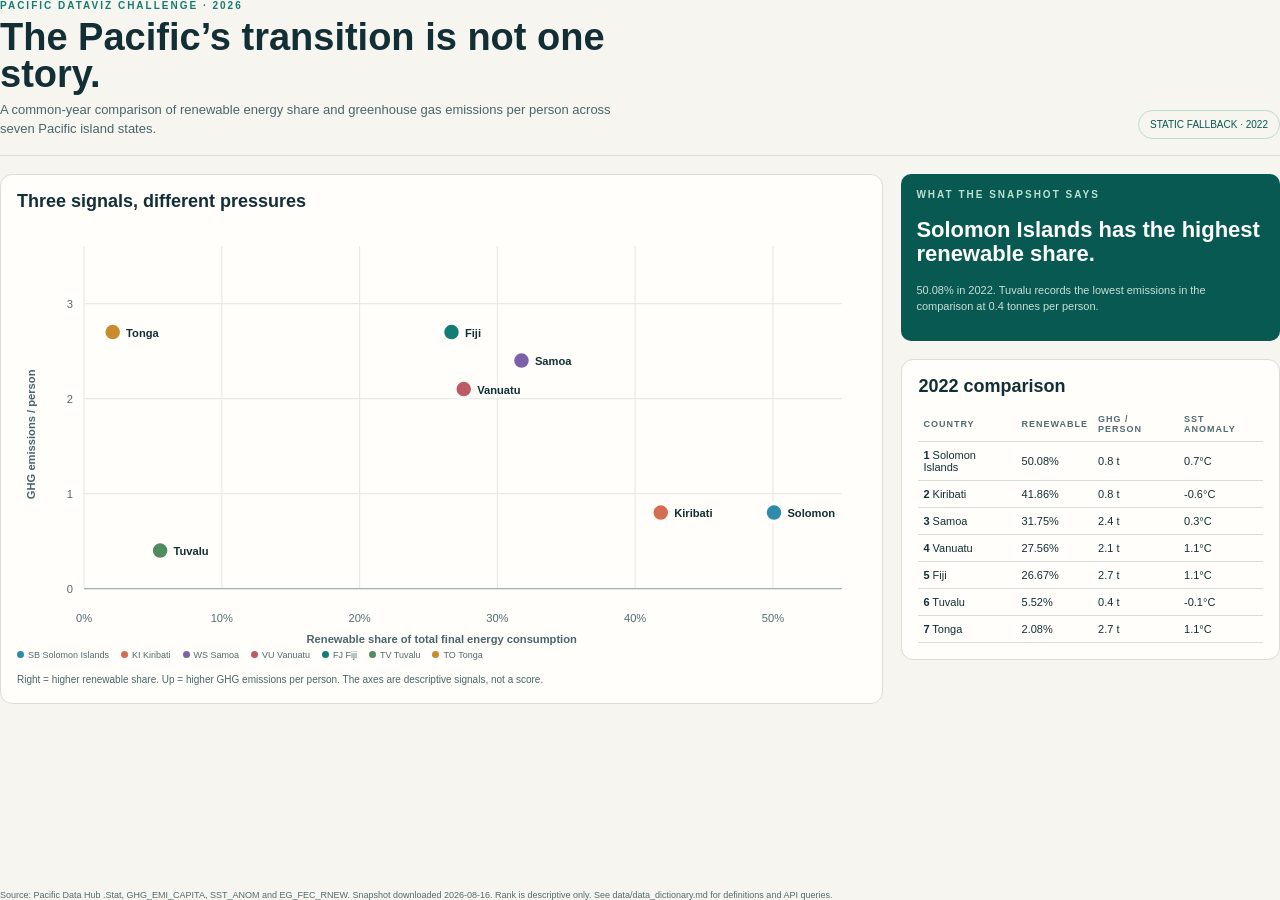
==== submission/fallback.html @ 87bb4f70 "Publish Pacific Dataviz Challenge 2026" ====
<!doctype html>
<html lang="en"><head><meta charset="utf-8"><title>Two speeds of transition — static fallback</title>
<style>
@page { size: A4 landscape; margin: 16mm; }
* { box-sizing: border-box; } body { margin: 0; color: #122f35; background: #f7f5ef; font-family: Arial, sans-serif; }
.top { display: flex; justify-content: space-between; gap: 30px; align-items: end; border-bottom: 1px solid #d7dfd8; padding-bottom: 16px; }
.eyebrow { color: #147c73; font-size: 10px; font-weight: bold; letter-spacing: 2px; text-transform: uppercase; }
h1 { max-width: 690px; margin: 8px 0 8px; font-size: 38px; line-height: .98; } p { color: #48666b; line-height: 1.45; } .lede { max-width: 620px; margin: 0; font-size: 13px; }
.badge { padding: 8px 11px; border: 1px solid #bddbd0; border-radius: 20px; color: #075951; font-size: 10px; white-space: nowrap; }
.grid { display: grid; grid-template-columns: 1.4fr .6fr; gap: 18px; margin-top: 18px; } .card { padding: 16px; border: 1px solid #d7dfd8; border-radius: 12px; background: #fffefa; }
.card h2 { margin: 0 0 10px; font-size: 18px; } .chart { min-height: 315px; } svg { display: block; width: 100%; height: auto; } .axis { fill: #526b6f; font-size: 10px; } .axis-title { fill: #48666b; font-size: 10px; font-weight: bold; } .label { fill: #122f35; font-size: 10px; font-weight: bold; }
.callout { padding: 15px; border-radius: 10px; background: #075951; color: white; } .callout .eyebrow { color: #bde1d1; } .callout h2 { color: white; font-size: 22px; line-height: 1.05; } .callout p { color: #c9dfd7; font-size: 11px; }
table { width: 100%; border-collapse: collapse; font-size: 11px; } th, td { padding: 7px 5px; border-bottom: 1px solid #d7dfd8; text-align: left; } thead th { color: #526b6f; font-size: 9px; text-transform: uppercase; letter-spacing: 1px; } tbody th { font-weight: normal; } .sr-only { position: absolute; width: 1px; height: 1px; padding: 0; margin: -1px; overflow: hidden; clip: rect(0, 0, 0, 0); white-space: nowrap; border: 0; } .note { margin: 11px 0 0; font-size: 10px; } .footer { position: fixed; right: 0; bottom: 0; left: 0; color: #526b6f; font-size: 9px; }
.legend { display: flex; flex-wrap: wrap; gap: 4px 12px; margin: 2px 0 0; color: #526b6f; font-size: 9px; } .legend span { white-space: nowrap; } .legend i { display: inline-block; width: 7px; height: 7px; margin-right: 4px; border-radius: 50%; }
</style></head><body>
<header class="top"><div><div class="eyebrow">Pacific Dataviz Challenge · 2026</div><h1>The Pacific’s transition is not one story.</h1><p class="lede">A common-year comparison of renewable energy share and greenhouse gas emissions per person across seven Pacific island states.</p></div><div class="badge">STATIC FALLBACK · 2022</div></header>
<main class="grid"><section class="card"><h2>Three signals, different pressures</h2><div class="chart"><svg viewBox="0 0 760 380" role="img" aria-label="2022 comparison of renewable share and greenhouse gas emissions per person"><line x1="60.0" y1="22" x2="60.0" y2="328" stroke="#e5eae4"/><text x="60.0" y="358" text-anchor="middle" class="axis">0%</text><line x1="183.27272727272728" y1="22" x2="183.27272727272728" y2="328" stroke="#e5eae4"/><text x="183.27272727272728" y="358" text-anchor="middle" class="axis">10%</text><line x1="306.54545454545456" y1="22" x2="306.54545454545456" y2="328" stroke="#e5eae4"/><text x="306.54545454545456" y="358" text-anchor="middle" class="axis">20%</text><line x1="429.8181818181818" y1="22" x2="429.8181818181818" y2="328" stroke="#e5eae4"/><text x="429.8181818181818" y="358" text-anchor="middle" class="axis">30%</text><line x1="553.0909090909091" y1="22" x2="553.0909090909091" y2="328" stroke="#e5eae4"/><text x="553.0909090909091" y="358" text-anchor="middle" class="axis">40%</text><line x1="676.3636363636364" y1="22" x2="676.3636363636364" y2="328" stroke="#e5eae4"/><text x="676.3636363636364" y="358" text-anchor="middle" class="axis">50%</text><line x1="60" y1="328.0" x2="738" y2="328.0" stroke="#e5eae4"/><text x="50" y="332.0" text-anchor="end" class="axis">0</text><line x1="60" y1="243.0" x2="738" y2="243.0" stroke="#e5eae4"/><text x="50" y="247.0" text-anchor="end" class="axis">1</text><line x1="60" y1="158.0" x2="738" y2="158.0" stroke="#e5eae4"/><text x="50" y="162.0" text-anchor="end" class="axis">2</text><line x1="60" y1="73.00000000000003" x2="738" y2="73.00000000000003" stroke="#e5eae4"/><text x="50" y="77.00000000000003" text-anchor="end" class="axis">3</text><line x1="60" y1="328" x2="738" y2="328" stroke="#9eb2ae"/><text x="380.0" y="377" text-anchor="middle" class="axis-title">Renewable share of total final energy consumption</text><text x="16" y="190.0" transform="rotate(-90 16 190.0)" text-anchor="middle" class="axis-title">GHG emissions / person</text><circle cx="677.3498181818181" cy="260.0" r="8" fill="#2d8caa" stroke="#fffefa" stroke-width="3"/><text x="689.3498181818181" y="264.0" class="label">Solomon</text><circle cx="576.0196363636363" cy="260.0" r="8" fill="#d66c52" stroke="#fffefa" stroke-width="3"/><text x="588.0196363636363" y="264.0" class="label">Kiribati</text><circle cx="451.3909090909091" cy="124.0" r="8" fill="#7c61a8" stroke="#fffefa" stroke-width="3"/><text x="463.3909090909091" y="128.0" class="label">Samoa</text><circle cx="399.73963636363635" cy="149.5" r="8" fill="#bd5b65" stroke="#fffefa" stroke-width="3"/><text x="411.73963636363635" y="153.5" class="label">Vanuatu</text><circle cx="388.7683636363637" cy="98.5" r="8" fill="#147c73" stroke="#fffefa" stroke-width="3"/><text x="400.7683636363637" y="102.5" class="label">Fiji</text><circle cx="128.04654545454542" cy="294.0" r="8" fill="#4f8d61" stroke="#fffefa" stroke-width="3"/><text x="140.04654545454542" y="298.0" class="label">Tuvalu</text><circle cx="85.64072727272728" cy="98.5" r="8" fill="#c88c2f" stroke="#fffefa" stroke-width="3"/><text x="97.64072727272728" y="102.5" class="label">Tonga</text></svg></div><p class="legend" aria-label="Country key"><span><i style="background:#2d8caa"></i>SB Solomon Islands</span><span><i style="background:#d66c52"></i>KI Kiribati</span><span><i style="background:#7c61a8"></i>WS Samoa</span><span><i style="background:#bd5b65"></i>VU Vanuatu</span><span><i style="background:#147c73"></i>FJ Fiji</span><span><i style="background:#4f8d61"></i>TV Tuvalu</span><span><i style="background:#c88c2f"></i>TO Tonga</span></p><p class="note">Right = higher renewable share. Up = higher GHG emissions per person. The axes are descriptive signals, not a score.</p></section>
<aside><section class="callout"><div class="eyebrow">What the snapshot says</div><h2>Solomon Islands has the highest renewable share.</h2><p>50.08% in 2022. Tuvalu records the lowest emissions in the comparison at 0.4 tonnes per person.</p></section><section class="card" style="margin-top:18px"><h2>2022 comparison</h2><table><caption class="sr-only">2022 renewable energy, greenhouse gas emissions and sea-surface-temperature comparison by country</caption><thead><tr><th scope="col">Country</th><th scope="col">Renewable</th><th scope="col">GHG / person</th><th scope="col">SST anomaly</th></tr></thead><tbody><tr><th scope="row"><strong>1</strong> Solomon Islands</th><td>50.08%</td><td>0.8 t</td><td>0.7°C</td></tr><tr><th scope="row"><strong>2</strong> Kiribati</th><td>41.86%</td><td>0.8 t</td><td>-0.6°C</td></tr><tr><th scope="row"><strong>3</strong> Samoa</th><td>31.75%</td><td>2.4 t</td><td>0.3°C</td></tr><tr><th scope="row"><strong>4</strong> Vanuatu</th><td>27.56%</td><td>2.1 t</td><td>1.1°C</td></tr><tr><th scope="row"><strong>5</strong> Fiji</th><td>26.67%</td><td>2.7 t</td><td>1.1°C</td></tr><tr><th scope="row"><strong>6</strong> Tuvalu</th><td>5.52%</td><td>0.4 t</td><td>-0.1°C</td></tr><tr><th scope="row"><strong>7</strong> Tonga</th><td>2.08%</td><td>2.7 t</td><td>1.1°C</td></tr></tbody></table></section></aside></main>
<footer class="footer">Source: Pacific Data Hub .Stat, GHG_EMI_CAPITA, SST_ANOM and EG_FEC_RNEW. Snapshot downloaded 2026-08-16. Rank is descriptive only. See data/data_dictionary.md for definitions and API queries.</footer>
</body></html>
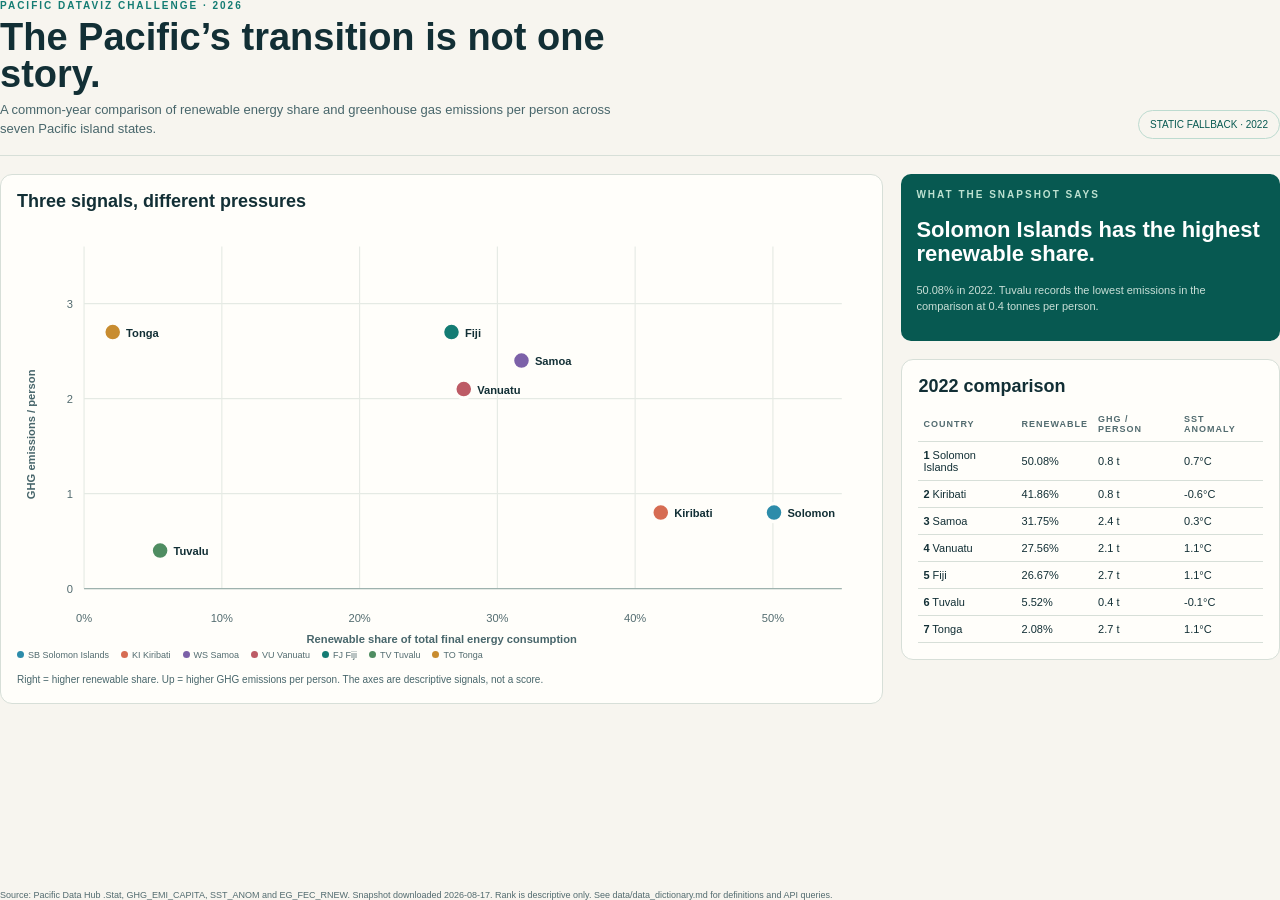
==== commit d2f865eb: "Refresh official data snapshot" ====
--- a/submission/fallback.html
+++ b/submission/fallback.html
@@ -16,5 +16,5 @@
 <header class="top"><div><div class="eyebrow">Pacific Dataviz Challenge · 2026</div><h1>The Pacific’s transition is not one story.</h1><p class="lede">A common-year comparison of renewable energy share and greenhouse gas emissions per person across seven Pacific island states.</p></div><div class="badge">STATIC FALLBACK · 2022</div></header>
 <main class="grid"><section class="card"><h2>Three signals, different pressures</h2><div class="chart"><svg viewBox="0 0 760 380" role="img" aria-label="2022 comparison of renewable share and greenhouse gas emissions per person"><line x1="60.0" y1="22" x2="60.0" y2="328" stroke="#e5eae4"/><text x="60.0" y="358" text-anchor="middle" class="axis">0%</text><line x1="183.27272727272728" y1="22" x2="183.27272727272728" y2="328" stroke="#e5eae4"/><text x="183.27272727272728" y="358" text-anchor="middle" class="axis">10%</text><line x1="306.54545454545456" y1="22" x2="306.54545454545456" y2="328" stroke="#e5eae4"/><text x="306.54545454545456" y="358" text-anchor="middle" class="axis">20%</text><line x1="429.8181818181818" y1="22" x2="429.8181818181818" y2="328" stroke="#e5eae4"/><text x="429.8181818181818" y="358" text-anchor="middle" class="axis">30%</text><line x1="553.0909090909091" y1="22" x2="553.0909090909091" y2="328" stroke="#e5eae4"/><text x="553.0909090909091" y="358" text-anchor="middle" class="axis">40%</text><line x1="676.3636363636364" y1="22" x2="676.3636363636364" y2="328" stroke="#e5eae4"/><text x="676.3636363636364" y="358" text-anchor="middle" class="axis">50%</text><line x1="60" y1="328.0" x2="738" y2="328.0" stroke="#e5eae4"/><text x="50" y="332.0" text-anchor="end" class="axis">0</text><line x1="60" y1="243.0" x2="738" y2="243.0" stroke="#e5eae4"/><text x="50" y="247.0" text-anchor="end" class="axis">1</text><line x1="60" y1="158.0" x2="738" y2="158.0" stroke="#e5eae4"/><text x="50" y="162.0" text-anchor="end" class="axis">2</text><line x1="60" y1="73.00000000000003" x2="738" y2="73.00000000000003" stroke="#e5eae4"/><text x="50" y="77.00000000000003" text-anchor="end" class="axis">3</text><line x1="60" y1="328" x2="738" y2="328" stroke="#9eb2ae"/><text x="380.0" y="377" text-anchor="middle" class="axis-title">Renewable share of total final energy consumption</text><text x="16" y="190.0" transform="rotate(-90 16 190.0)" text-anchor="middle" class="axis-title">GHG emissions / person</text><circle cx="677.3498181818181" cy="260.0" r="8" fill="#2d8caa" stroke="#fffefa" stroke-width="3"/><text x="689.3498181818181" y="264.0" class="label">Solomon</text><circle cx="576.0196363636363" cy="260.0" r="8" fill="#d66c52" stroke="#fffefa" stroke-width="3"/><text x="588.0196363636363" y="264.0" class="label">Kiribati</text><circle cx="451.3909090909091" cy="124.0" r="8" fill="#7c61a8" stroke="#fffefa" stroke-width="3"/><text x="463.3909090909091" y="128.0" class="label">Samoa</text><circle cx="399.73963636363635" cy="149.5" r="8" fill="#bd5b65" stroke="#fffefa" stroke-width="3"/><text x="411.73963636363635" y="153.5" class="label">Vanuatu</text><circle cx="388.7683636363637" cy="98.5" r="8" fill="#147c73" stroke="#fffefa" stroke-width="3"/><text x="400.7683636363637" y="102.5" class="label">Fiji</text><circle cx="128.04654545454542" cy="294.0" r="8" fill="#4f8d61" stroke="#fffefa" stroke-width="3"/><text x="140.04654545454542" y="298.0" class="label">Tuvalu</text><circle cx="85.64072727272728" cy="98.5" r="8" fill="#c88c2f" stroke="#fffefa" stroke-width="3"/><text x="97.64072727272728" y="102.5" class="label">Tonga</text></svg></div><p class="legend" aria-label="Country key"><span><i style="background:#2d8caa"></i>SB Solomon Islands</span><span><i style="background:#d66c52"></i>KI Kiribati</span><span><i style="background:#7c61a8"></i>WS Samoa</span><span><i style="background:#bd5b65"></i>VU Vanuatu</span><span><i style="background:#147c73"></i>FJ Fiji</span><span><i style="background:#4f8d61"></i>TV Tuvalu</span><span><i style="background:#c88c2f"></i>TO Tonga</span></p><p class="note">Right = higher renewable share. Up = higher GHG emissions per person. The axes are descriptive signals, not a score.</p></section>
 <aside><section class="callout"><div class="eyebrow">What the snapshot says</div><h2>Solomon Islands has the highest renewable share.</h2><p>50.08% in 2022. Tuvalu records the lowest emissions in the comparison at 0.4 tonnes per person.</p></section><section class="card" style="margin-top:18px"><h2>2022 comparison</h2><table><caption class="sr-only">2022 renewable energy, greenhouse gas emissions and sea-surface-temperature comparison by country</caption><thead><tr><th scope="col">Country</th><th scope="col">Renewable</th><th scope="col">GHG / person</th><th scope="col">SST anomaly</th></tr></thead><tbody><tr><th scope="row"><strong>1</strong> Solomon Islands</th><td>50.08%</td><td>0.8 t</td><td>0.7°C</td></tr><tr><th scope="row"><strong>2</strong> Kiribati</th><td>41.86%</td><td>0.8 t</td><td>-0.6°C</td></tr><tr><th scope="row"><strong>3</strong> Samoa</th><td>31.75%</td><td>2.4 t</td><td>0.3°C</td></tr><tr><th scope="row"><strong>4</strong> Vanuatu</th><td>27.56%</td><td>2.1 t</td><td>1.1°C</td></tr><tr><th scope="row"><strong>5</strong> Fiji</th><td>26.67%</td><td>2.7 t</td><td>1.1°C</td></tr><tr><th scope="row"><strong>6</strong> Tuvalu</th><td>5.52%</td><td>0.4 t</td><td>-0.1°C</td></tr><tr><th scope="row"><strong>7</strong> Tonga</th><td>2.08%</td><td>2.7 t</td><td>1.1°C</td></tr></tbody></table></section></aside></main>
-<footer class="footer">Source: Pacific Data Hub .Stat, GHG_EMI_CAPITA, SST_ANOM and EG_FEC_RNEW. Snapshot downloaded 2026-08-16. Rank is descriptive only. See data/data_dictionary.md for definitions and API queries.</footer>
+<footer class="footer">Source: Pacific Data Hub .Stat, GHG_EMI_CAPITA, SST_ANOM and EG_FEC_RNEW. Snapshot downloaded 2026-08-17. Rank is descriptive only. See data/data_dictionary.md for definitions and API queries.</footer>
 </body></html>
